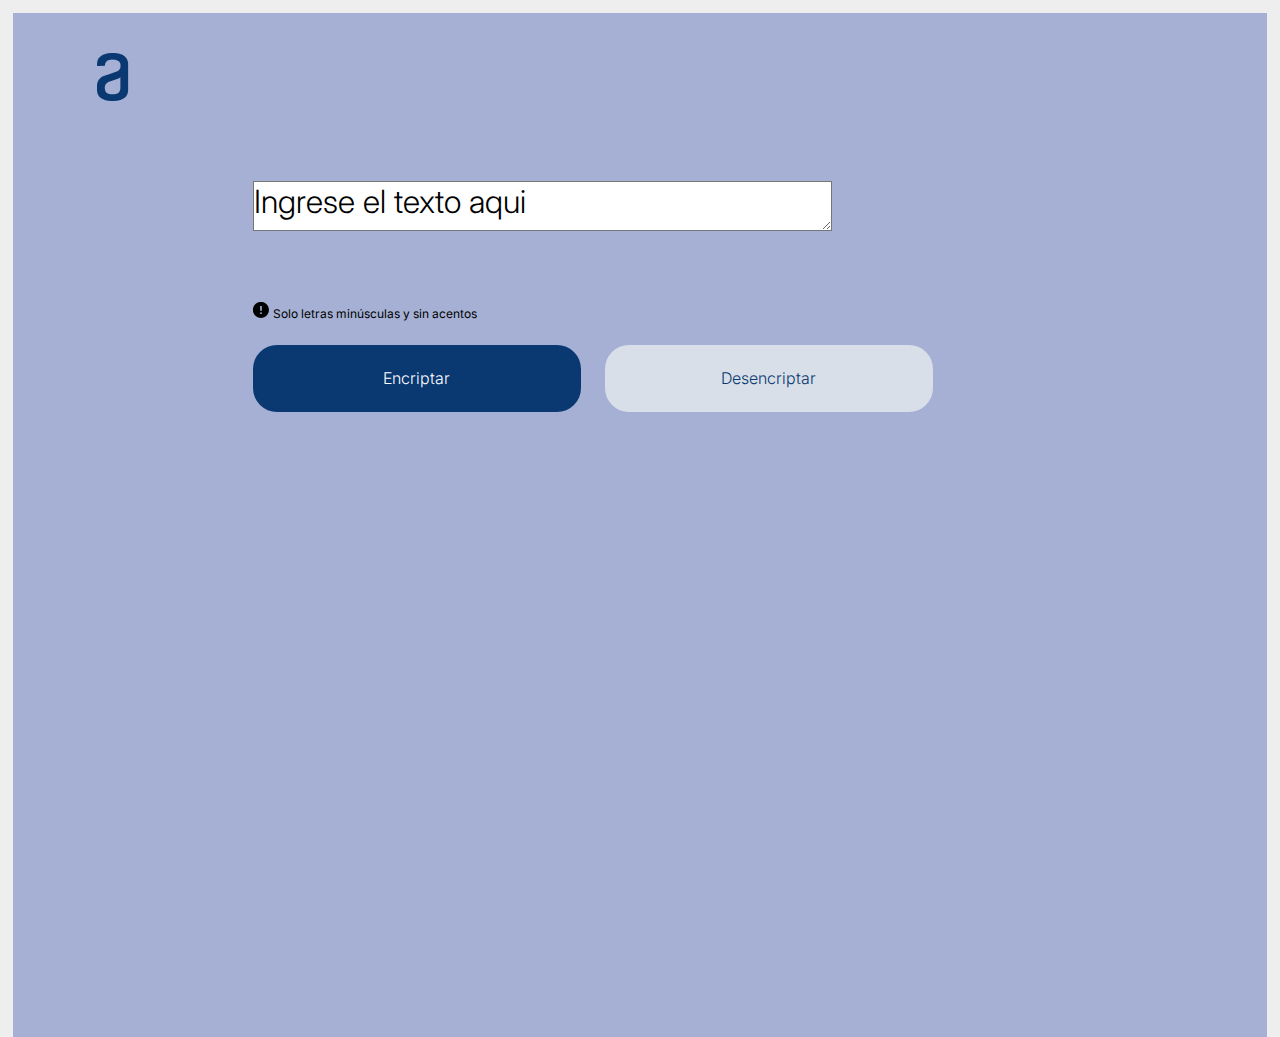
==== index.html @ 0a19dbf8 "seccion : se carga ellogo,textarea, advertencia y los botones" ====
<!DOCTYPE html>
<html lang="en">
<head>
    <meta charset="UTF-8">
    <meta name="viewport" content="width=device-width, initial-scale=1.0">
    <title>Document</title>
    <link rel="stylesheet" href="style.css">
</head>
<body>
    <header></header>
    <main class="pantalla__main">
        <section class="escritorio__seccion">

            <img class="logo" src="img/Logo.png">
            <textarea class="textoIngresado">Ingrese el texto aqui</textarea>
            <div class="advertencia">
                <img class="advertenciaImg" src="img/exclamation.png">
                <p class="advertenciaTex">Solo letras minúsculas y sin acentos</p>
            </div>
            <div class="botonesEncri">
                 <a class="botonAccionOn">Encriptar</a>
                 <a class="botonAccionOff">Desencriptar</a>
            </div>

        </section>


        
    </main>   
    <footer></footer>
</body>
</html>
---- style.css ----
@import url('https://fonts.googleapis.com/css2?family=Krona+One&family=Montserrat:ital,wght@0,100..900;1,100..900&display=swap');
@import url('https://fonts.googleapis.com/css2?family=Inter:wght@100..900&display=swap');

*{
    padding: 0%;
    margin: 0%;
}
body{
    background-color: #e5e5e5a4;
    color: #000000;
    height: 100vh;
    box-sizing: border-box;

}
.pantalla__main{
    display: flex;
    align-items: center; 
    margin: 1%;
    justify-content: space-between; 
      
    
}
.escritorio__seccion{
    display: flex;
    flex-direction: column;
    background-color:#a6b0d4;  
    width:1440px; 
    height:1024px;
}
/*@@@@@@@@@@@@@@@@@@@@@@@@@@@@@@@@@@@@@@@@*/
.logo{
    width: 120px;
    height: 48px;    
    margin-left: 40px;  
    margin-top: 40px;
}
/*&&&&&&&&&&&&&&&&&&&&&&&&&&&&&&&&&&&&&&&&&*/
.textoIngresado{
    width: 577px;
    height: 48px;
    font-size: 32px;
    font-weight: 300; 
    font-family: "Inter", sans-serif;
    background-color: #ffffff;
    color: #000000; 
    margin-left: 240px;  
    margin-top: 80px;
}
/*@@@@@@@@@@@@@@@@@@@@@@@@@@@@@@@@@@@@@@@@*/
.advertencia{
    display: inline-block;
    width: 229px;
    height: 18px;
    align-items: stretch;
    margin-left: 240px;
    margin-top: 71px;/**/

}
.advertenciaImg{
    display: inline-block;
    width: 16px;
    height: 16px;

}
.advertenciaTex{
    display: inline-block;
    font-size: 12px;   
    font-weight: 400;
    font-family: "Inter", sans-serif;

}
/*@@@@@@@@@@@@@@@@@@@@@@@@@@@@@@@@@@@@@@@@@@@@*/

.botonesEncri{
    display: flex;
    justify-content: space-between;
    width: 680px;
    height: 67px;
    margin-left: 240px;
    margin-top: 25px;
}
.botonAccionOn{
    width: 328px;
    border-radius: 24px; 
    gap: 24px;
    text-align: center; 
    background-color:#0A3871 ;
    color: #ffffff;
    font-size: 16px;
    font-family: "Inter", sans-serif;
    font-weight: 300;
    padding: 23.5px 0;
}
.botonAccionOff{
    width: 328px;
    border-radius: 24px; 
    text-align: center;
    gap: 16px; 
    background-color:#D8DFE8 ;
    color: #0A3871;
    font-size: 16px;
    font-family: "Inter", sans-serif;
    font-weight: 300;
    padding: 23.5px 0;
}
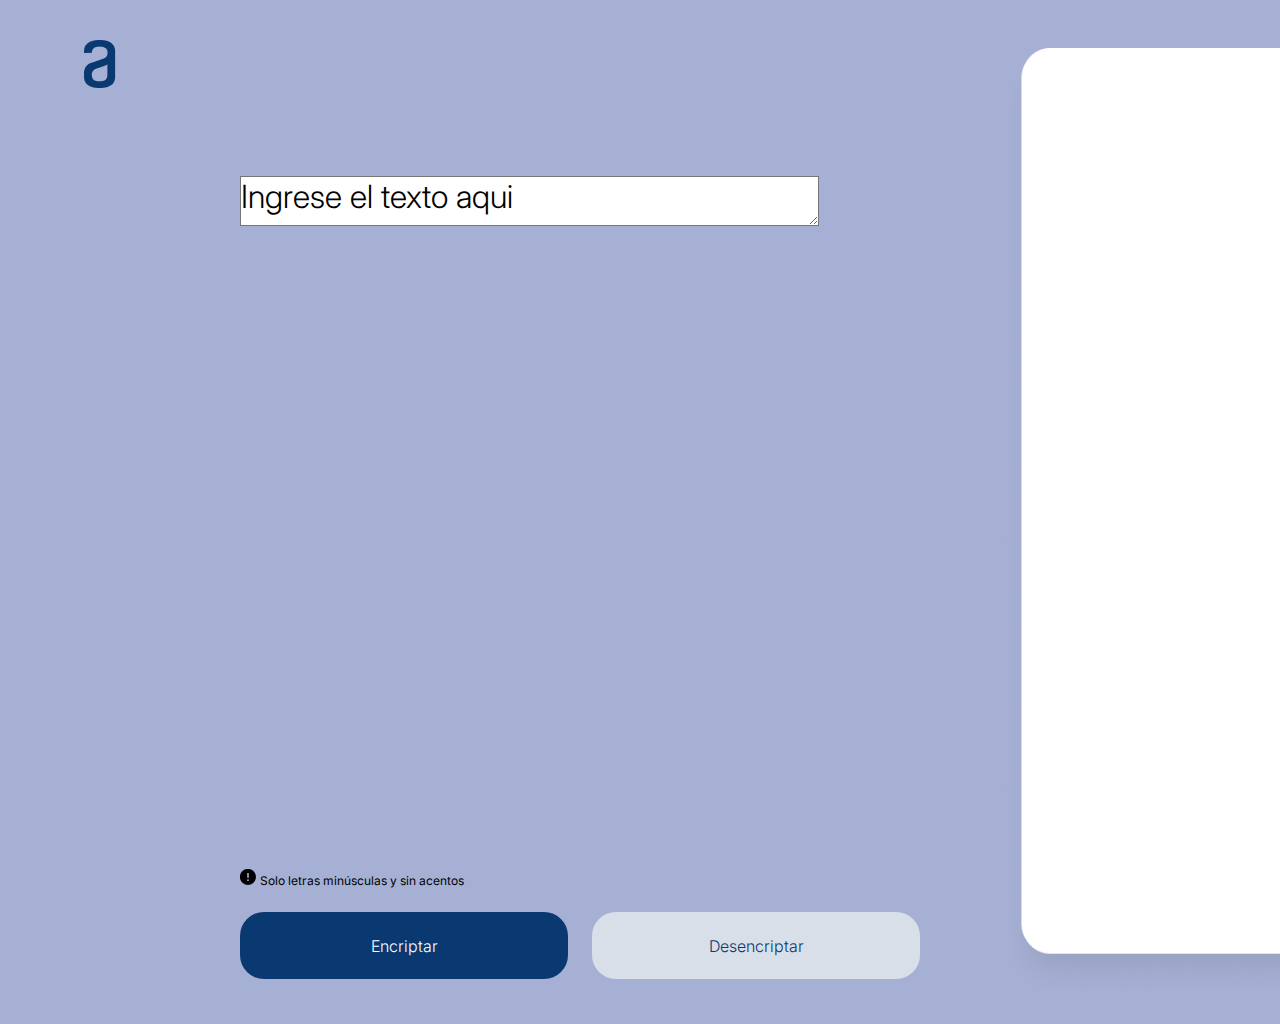
==== commit 7b316962: "img" ====
--- a/index.html
+++ b/index.html
@@ -12,6 +12,9 @@
         <section class="escritorio__seccion">
 
             <img class="logo" src="img/Logo.png">
+            <section>
+                <img class="rectangulo" src="img/Rectangle 1.png"> 
+            </section>
             <textarea class="textoIngresado">Ingrese el texto aqui</textarea>
             <div class="advertencia">
                 <img class="advertenciaImg" src="img/exclamation.png">
@@ -21,8 +24,17 @@
                  <a class="botonAccionOn">Encriptar</a>
                  <a class="botonAccionOff">Desencriptar</a>
             </div>
-
+       
         </section>
+        
+    
+        
+        <!--
+        <img class="muneco" src="img/Muñeco.png">
+        <div class="mensaje">
+            <p class="mensajeTitulo">Ningún mensaje fue encontrado</p>
+            <p class="mensajeParrafo">Ingresa el texto que desees encriptar o desencriptar.</p>
+        </div> -->
 
 
         
--- a/style.css
+++ b/style.css
@@ -15,10 +15,9 @@
 .pantalla__main{
     display: flex;
     align-items: center; 
-    margin: 1%;
-    justify-content: space-between; 
-      
-    
+    margin: 0%;
+    justify-content: space-between;      
+    gap: 80%;
 }
 .escritorio__seccion{
     display: flex;
@@ -44,7 +43,7 @@
     background-color: #ffffff;
     color: #000000; 
     margin-left: 240px;  
-    margin-top: 80px;
+    margin-top: -820px;
 }
 /*@@@@@@@@@@@@@@@@@@@@@@@@@@@@@@@@@@@@@@@@*/
 .advertencia{
@@ -53,7 +52,7 @@
     height: 18px;
     align-items: stretch;
     margin-left: 240px;
-    margin-top: 71px;/**/
+    margin-top:643px ;/*71px*/
 
 }
 .advertenciaImg{
@@ -102,4 +101,39 @@
     font-family: "Inter", sans-serif;
     font-weight: 300;
     padding: 23.5px 0;
+}
+/*@@@@@@@@@@@@@@@@@@@@@@@@@@@@@@@@@@@@@@@@@@*/
+.rectangulo{
+   color: antiquewhite;
+    width:400px;
+    height:944px;
+    border-radius: 32px;  
+    gap: 80px;
+     margin-left: 1000px;  
+      margin-top: -40px;   */
+}
+/*@@@@@@@@@@@@@@@@@@@@@@@@@@@@@@@@@@@@@@@@@@@@@@@@@@@*/
+.mensaje{
+    width: 336px;
+    height: 122px;  
+    gap: 16px;
+    text-align: center;
+    margin-left: 1032px;  
+    margin-top: 32px;
+     
+}
+
+.mensajeTitulo{
+    font-size: 24px;
+    font-family: "Inter", sans-serif;
+    font-weight: 500;
+    color: #343A40; 
+     
+}
+.mensajeParrafo{
+    font-size: 16px;
+    font-family: "Inter", sans-serif;
+    font-weight: 400;
+    color: #495057;
+   
 }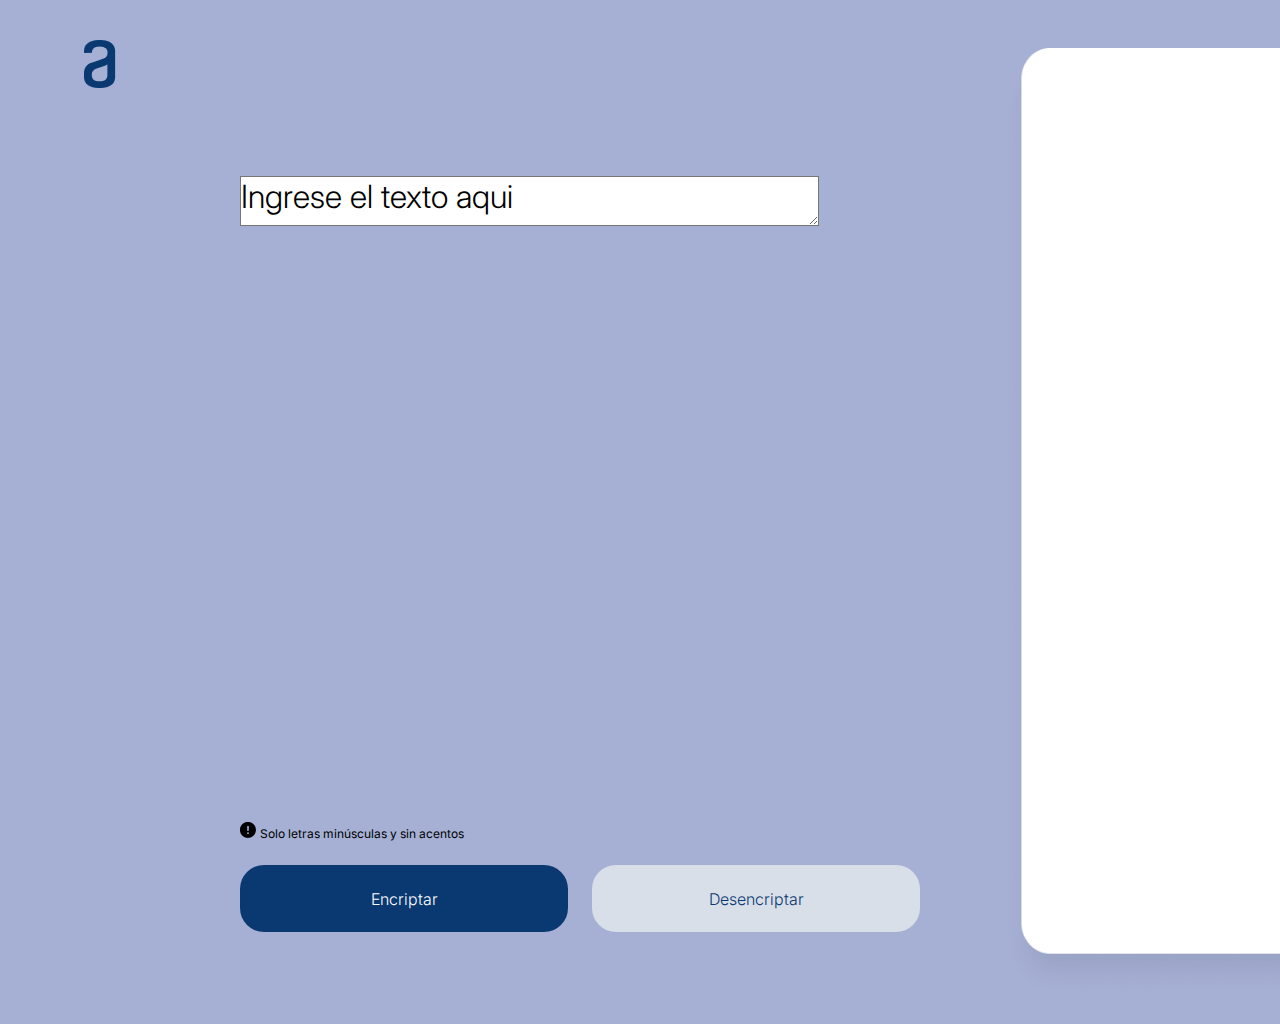
==== commit 7b5c47e9: "img rectangulo" ====
--- a/index.html
+++ b/index.html
@@ -12,7 +12,8 @@
         <section class="escritorio__seccion">
 
             <img class="logo" src="img/Logo.png">
-            <section>
+            
+        <section>
                 <img class="rectangulo" src="img/Rectangle 1.png"> 
             </section>
             <textarea class="textoIngresado">Ingrese el texto aqui</textarea>
--- a/style.css
+++ b/style.css
@@ -52,7 +52,7 @@
     height: 18px;
     align-items: stretch;
     margin-left: 240px;
-    margin-top:643px ;/*71px*/
+    margin-top:596px ;/*71px*/
 
 }
 .advertenciaImg{
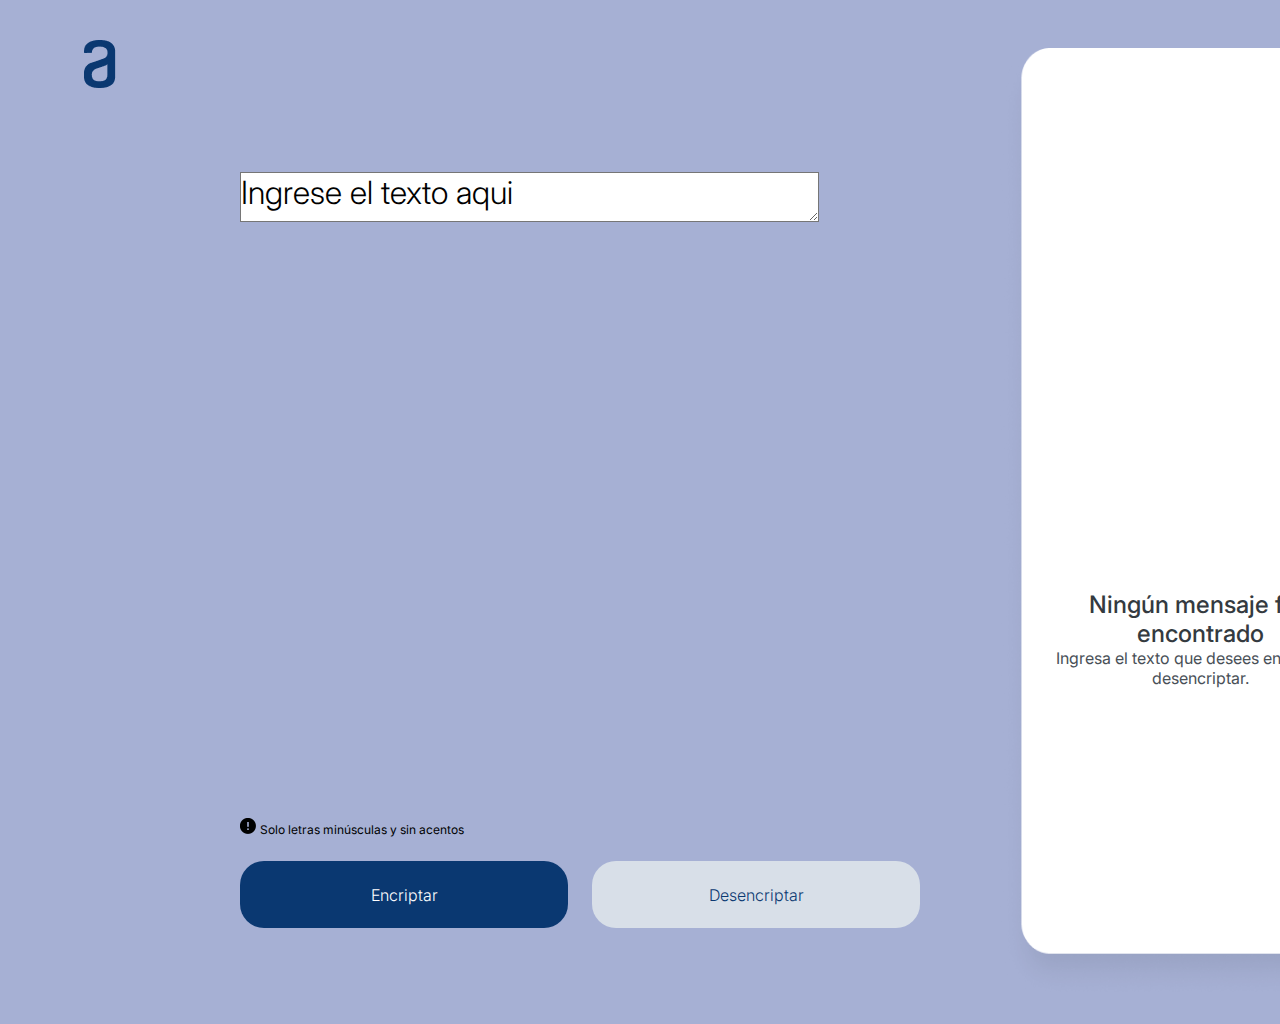
==== commit f07c3f18: "se agrego el mensaje enel sector-rectangulo" ====
--- a/index.html
+++ b/index.html
@@ -13,9 +13,14 @@
 
             <img class="logo" src="img/Logo.png">
             
-        <section>
-                <img class="rectangulo" src="img/Rectangle 1.png"> 
-            </section>
+        <section class="seccion_rectangulo">
+            <img class="rectangulo" src="img/Rectangle 1.png"> 
+            
+            <div class="mensaje">
+                <p class="mensajeTitulo">Ningún mensaje fue encontrado</p>
+                <p class="mensajeParrafo">Ingresa el texto que desees encriptar o desencriptar.</p>
+            </div>
+        </section>
             <textarea class="textoIngresado">Ingrese el texto aqui</textarea>
             <div class="advertencia">
                 <img class="advertenciaImg" src="img/exclamation.png">
@@ -27,17 +32,10 @@
             </div>
        
         </section>
-        
-    
-        
+            
         <!--
         <img class="muneco" src="img/Muñeco.png">
-        <div class="mensaje">
-            <p class="mensajeTitulo">Ningún mensaje fue encontrado</p>
-            <p class="mensajeParrafo">Ingresa el texto que desees encriptar o desencriptar.</p>
-        </div> -->
-
-
+       -->
         
     </main>   
     <footer></footer>
--- a/style.css
+++ b/style.css
@@ -43,7 +43,7 @@
     background-color: #ffffff;
     color: #000000; 
     margin-left: 240px;  
-    margin-top: -820px;
+    margin-top: -540px;/*520*/
 }
 /*@@@@@@@@@@@@@@@@@@@@@@@@@@@@@@@@@@@@@@@@*/
 .advertencia{
@@ -103,14 +103,19 @@
     padding: 23.5px 0;
 }
 /*@@@@@@@@@@@@@@@@@@@@@@@@@@@@@@@@@@@@@@@@@@*/
+.seccion_rectangulo{
+    display: flex;
+    flex-direction: column;
+    background-color:#a6b0d4;
+}
 .rectangulo{
    color: antiquewhite;
     width:400px;
     height:944px;
     border-radius: 32px;  
     gap: 80px;
-     margin-left: 1000px;  
-      margin-top: -40px;   */
+    margin-left: 1000px;  
+    margin-top: -40px;  
 }
 /*@@@@@@@@@@@@@@@@@@@@@@@@@@@@@@@@@@@@@@@@@@@@@@@@@@@*/
 .mensaje{
@@ -119,7 +124,7 @@
     gap: 16px;
     text-align: center;
     margin-left: 1032px;  
-    margin-top: 32px;
+    margin-top: -402px;/*32*/
      
 }
 
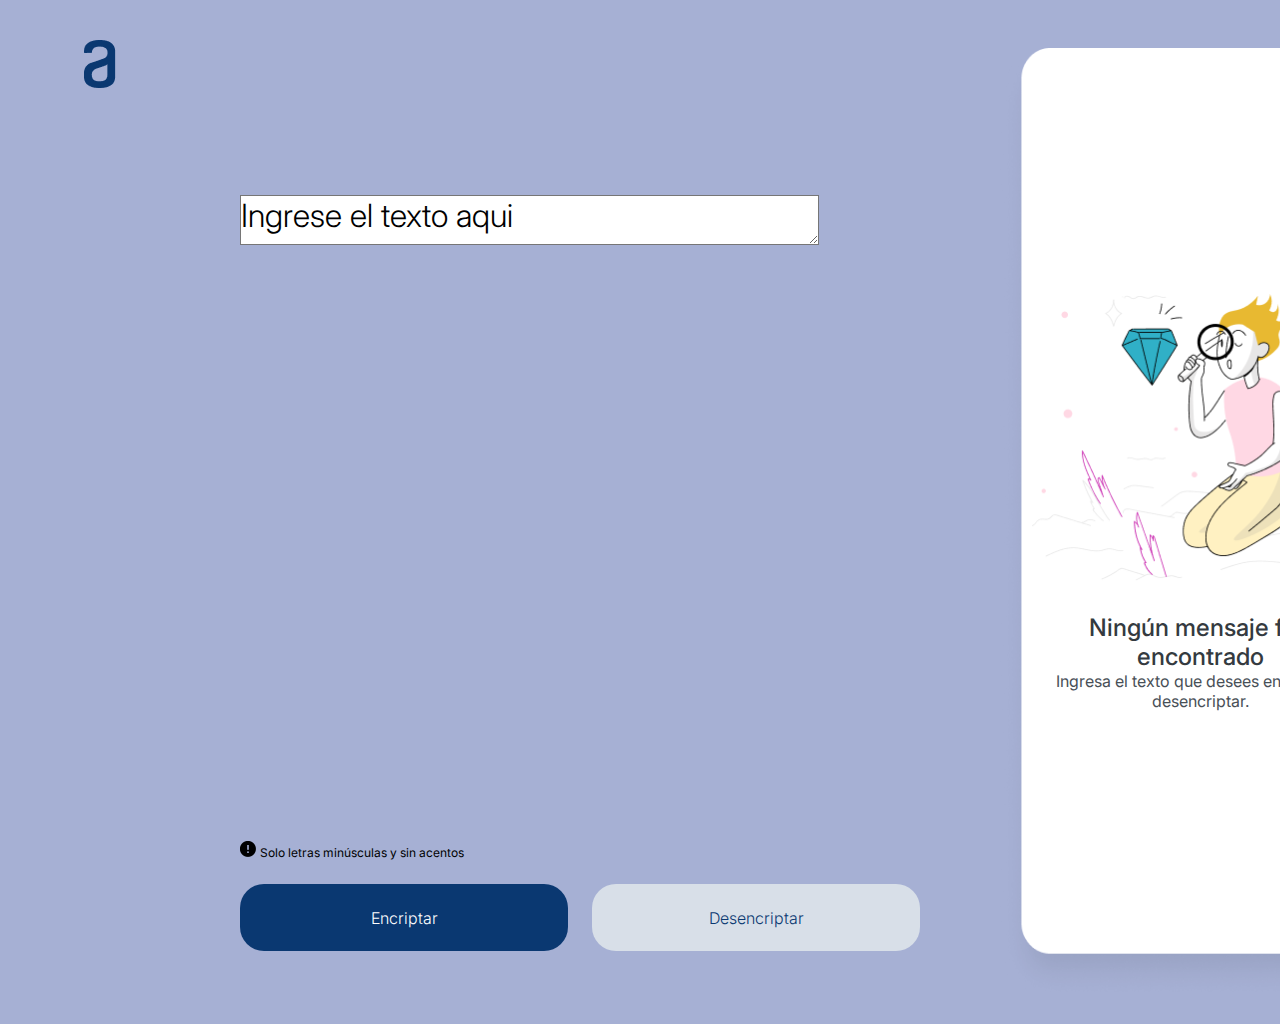
==== commit f43a9ad8: "se ingrese el muñeco y seacomodo el codigo" ====
--- a/index.html
+++ b/index.html
@@ -14,30 +14,33 @@
             <img class="logo" src="img/Logo.png">
             
         <section class="seccion_rectangulo">
+
             <img class="rectangulo" src="img/Rectangle 1.png"> 
-            
+            <img class="muneco" src="img/Muñeco.png">
+
             <div class="mensaje">
                 <p class="mensajeTitulo">Ningún mensaje fue encontrado</p>
                 <p class="mensajeParrafo">Ingresa el texto que desees encriptar o desencriptar.</p>
             </div>
+
         </section>
+
             <textarea class="textoIngresado">Ingrese el texto aqui</textarea>
+            
             <div class="advertencia">
                 <img class="advertenciaImg" src="img/exclamation.png">
                 <p class="advertenciaTex">Solo letras minúsculas y sin acentos</p>
             </div>
+
             <div class="botonesEncri">
                  <a class="botonAccionOn">Encriptar</a>
                  <a class="botonAccionOff">Desencriptar</a>
             </div>
-       
-        </section>
-            
-        <!--
-        <img class="muneco" src="img/Muñeco.png">
-       -->
-        
-    </main>   
+
+        </section> 
+
+    </main>  
+     
     <footer></footer>
 </body>
 </html>--- a/style.css
+++ b/style.css
@@ -33,6 +33,56 @@
     margin-left: 40px;  
     margin-top: 40px;
 }
+/*@@@@@@@@@@@@@@@@@@@@@@@@@@@@@@@@@@@@@@@@@@*/
+.seccion_rectangulo{
+    display: flex;
+    flex-direction: column;
+    background-color:#a6b0d4;
+}
+.rectangulo{
+   color: antiquewhite;
+    width:400px;
+    height:944px;
+    border-radius: 32px;  
+    gap: 80px;
+    margin-left: 1000px;  
+    margin-top: -40px;  
+}
+/*&&&&&&&&&&&&&&&&&&&&&&&&&&&&&&&&&&&&&&&&&&&&*/
+.muneco{
+    width: 336px;
+    height: 304px;
+    margin-left: 1032px;  
+    margin-top: -715px;/*115*/
+       
+}
+/*@@@@@@@@@@@@@@@@@@@@@@@@@@@@@@@@@@@@@@@@@@@@@@@@@@@*/
+
+.mensaje{
+    width: 336px;
+    height: 122px;  
+    gap: 16px;
+    text-align: center;
+    margin-left: 1032px;  
+    margin-top: 32px;/*32*/
+     
+}
+
+.mensajeTitulo{
+    font-size: 24px;
+    font-family: "Inter", sans-serif;
+    font-weight: 500;
+    color: #343A40; 
+     
+}
+.mensajeParrafo{
+    font-size: 16px;
+    font-family: "Inter", sans-serif;
+    font-weight: 400;
+    color: #495057;
+   
+}
+
 /*&&&&&&&&&&&&&&&&&&&&&&&&&&&&&&&&&&&&&&&&&*/
 .textoIngresado{
     width: 577px;
@@ -101,44 +151,4 @@
     font-family: "Inter", sans-serif;
     font-weight: 300;
     padding: 23.5px 0;
-}
-/*@@@@@@@@@@@@@@@@@@@@@@@@@@@@@@@@@@@@@@@@@@*/
-.seccion_rectangulo{
-    display: flex;
-    flex-direction: column;
-    background-color:#a6b0d4;
-}
-.rectangulo{
-   color: antiquewhite;
-    width:400px;
-    height:944px;
-    border-radius: 32px;  
-    gap: 80px;
-    margin-left: 1000px;  
-    margin-top: -40px;  
-}
-/*@@@@@@@@@@@@@@@@@@@@@@@@@@@@@@@@@@@@@@@@@@@@@@@@@@@*/
-.mensaje{
-    width: 336px;
-    height: 122px;  
-    gap: 16px;
-    text-align: center;
-    margin-left: 1032px;  
-    margin-top: -402px;/*32*/
-     
-}
-
-.mensajeTitulo{
-    font-size: 24px;
-    font-family: "Inter", sans-serif;
-    font-weight: 500;
-    color: #343A40; 
-     
-}
-.mensajeParrafo{
-    font-size: 16px;
-    font-family: "Inter", sans-serif;
-    font-weight: 400;
-    color: #495057;
-   
 }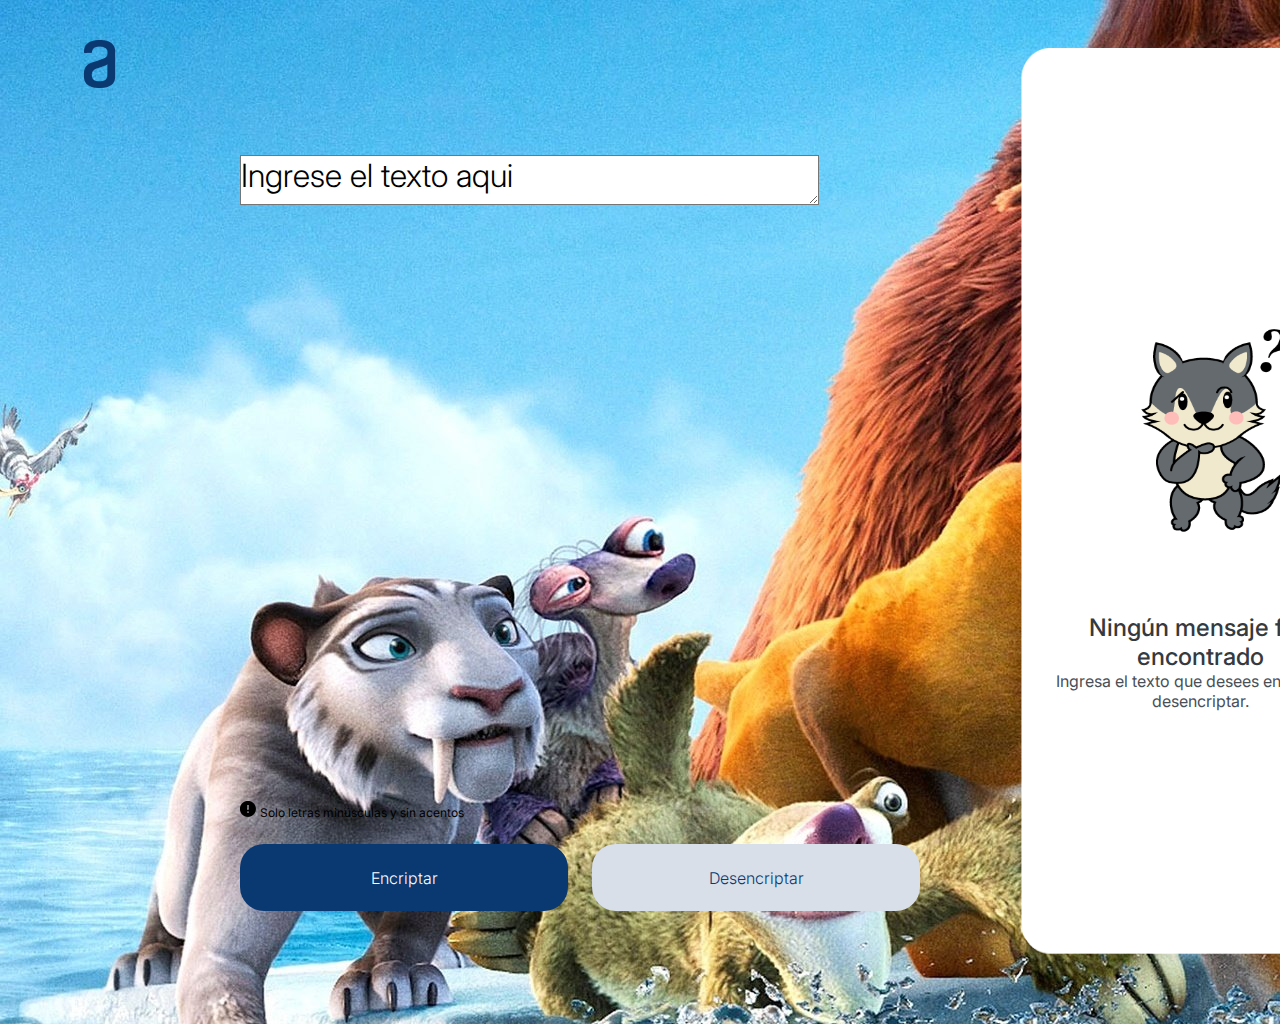
==== commit c47080a1: "se guardaron img, se modifico el fondo de escritorio y se cambio el muñeco" ====
--- a/index.html
+++ b/index.html
@@ -3,7 +3,7 @@
 <head>
     <meta charset="UTF-8">
     <meta name="viewport" content="width=device-width, initial-scale=1.0">
-    <title>Document</title>
+    <title>Encriptador de texto</title>
     <link rel="stylesheet" href="style.css">
 </head>
 <body>
@@ -16,7 +16,7 @@
         <section class="seccion_rectangulo">
 
             <img class="rectangulo" src="img/Rectangle 1.png"> 
-            <img class="muneco" src="img/Muñeco.png">
+            <img class="muneco" src="img/loboGuia.png">
 
             <div class="mensaje">
                 <p class="mensajeTitulo">Ningún mensaje fue encontrado</p>
--- a/style.css
+++ b/style.css
@@ -22,8 +22,8 @@
 .escritorio__seccion{
     display: flex;
     flex-direction: column;
-    background-color:#a6b0d4;  
-    width:1440px; 
+    /*background-color:#a6b0d4; */
+    background-image: url("img/bestias-de-la-edad-de-hielo-4.jpg");
     height:1024px;
 }
 /*@@@@@@@@@@@@@@@@@@@@@@@@@@@@@@@@@@@@@@@@*/
@@ -37,7 +37,7 @@
 .seccion_rectangulo{
     display: flex;
     flex-direction: column;
-    background-color:#a6b0d4;
+   
 }
 .rectangulo{
    color: antiquewhite;
@@ -93,7 +93,7 @@
     background-color: #ffffff;
     color: #000000; 
     margin-left: 240px;  
-    margin-top: -540px;/*520*/
+    margin-top: -580px;/*520*/
 }
 /*@@@@@@@@@@@@@@@@@@@@@@@@@@@@@@@@@@@@@@@@*/
 .advertencia{
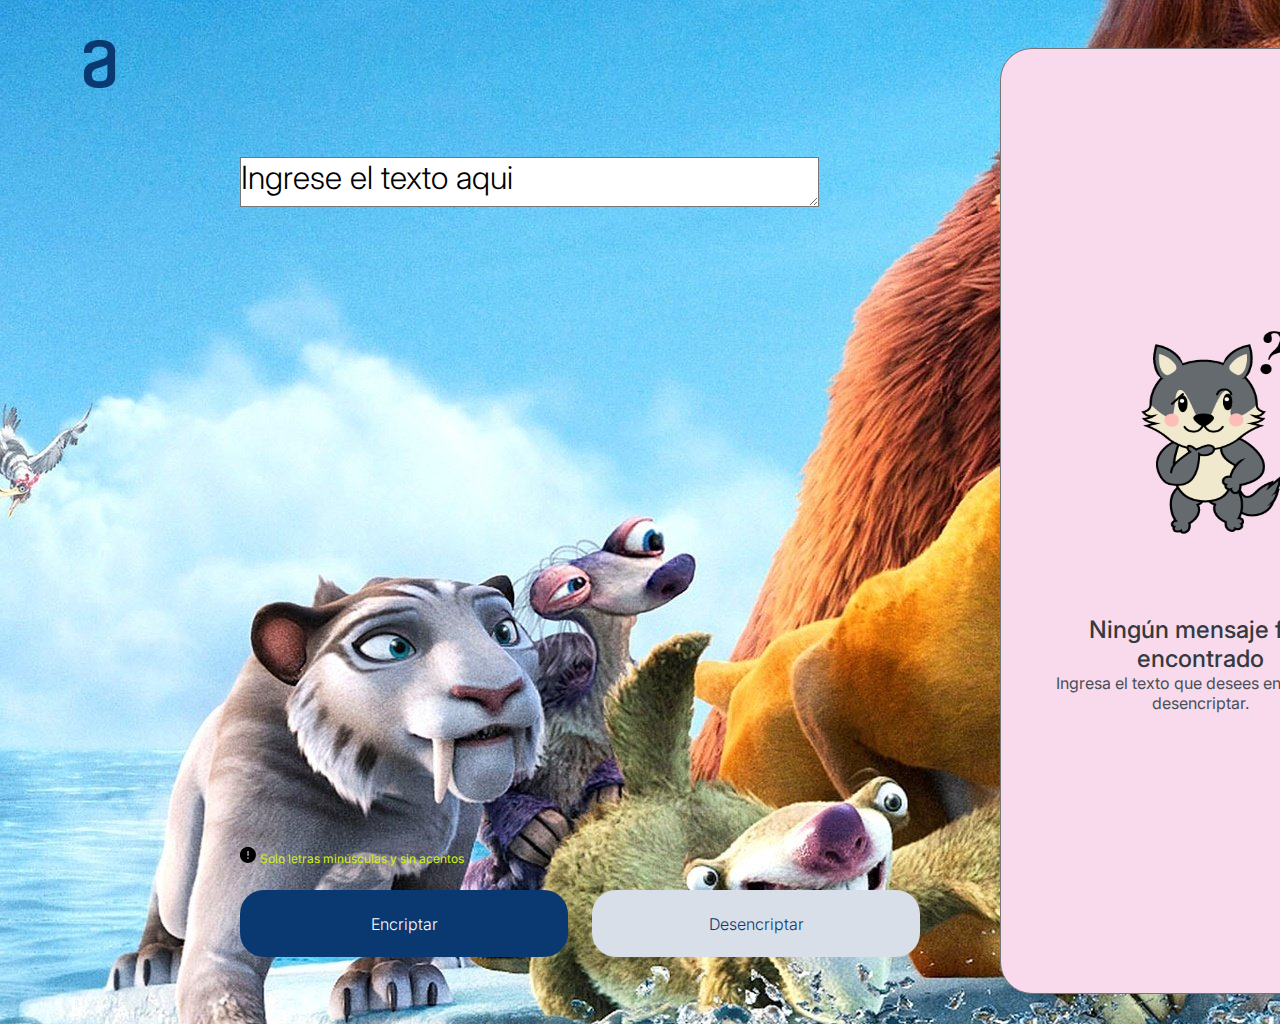
==== commit 313af25d: "-" ====
--- a/index.html
+++ b/index.html
@@ -15,7 +15,7 @@
             
         <section class="seccion_rectangulo">
 
-            <img class="rectangulo" src="img/Rectangle 1.png"> 
+            <textarea class="rectangulo" src="img/Rectangle 1.png"> </textarea>
             <img class="muneco" src="img/loboGuia.png">
 
             <div class="mensaje">
--- a/style.css
+++ b/style.css
@@ -24,7 +24,9 @@
     flex-direction: column;
     /*background-color:#a6b0d4; */
     background-image: url("img/bestias-de-la-edad-de-hielo-4.jpg");
+    width:1440px; 
     height:1024px;
+
 }
 /*@@@@@@@@@@@@@@@@@@@@@@@@@@@@@@@@@@@@@@@@*/
 .logo{
@@ -40,13 +42,25 @@
    
 }
 .rectangulo{
-   color: antiquewhite;
+   background-color:  rgb(248, 218, 236);
     width:400px;
     height:944px;
     border-radius: 32px;  
     gap: 80px;
     margin-left: 1000px;  
     margin-top: -40px;  
+}
+.rec_peque{
+    color: antiquewhite;
+    width:336px;
+    height:781px;
+    margin-left: 1032px;  
+    margin-top: -908px; 
+    font-size: 24px;
+    font-weight: 400; 
+    font-family: "Inter", sans-serif;
+    background-color: #ffffff;
+    color: #000000; 
 }
 /*&&&&&&&&&&&&&&&&&&&&&&&&&&&&&&&&&&&&&&&&&&&&*/
 .muneco{
@@ -95,6 +109,18 @@
     margin-left: 240px;  
     margin-top: -580px;/*520*/
 }
+/*&&&&&&&&&&&&&&&&&&&&&&&&&&&&&&&&&&&&&&&&&*/
+.textoIngresadoAbout{
+    width: 680px;
+    height: 288px;
+    font-size: 32px;
+    font-weight: 400; 
+    font-family: "Inter", sans-serif;
+    background-color: #ffffff;
+    color: #000000; 
+    margin-left: 240px;  
+    margin-top: -700px;/*-580*/
+}
 /*@@@@@@@@@@@@@@@@@@@@@@@@@@@@@@@@@@@@@@@@*/
 .advertencia{
     display: inline-block;
@@ -102,9 +128,18 @@
     height: 18px;
     align-items: stretch;
     margin-left: 240px;
-    margin-top:596px ;/*71px*/
+    margin-top:640px ;/*71px  596*/
 
 }
+.advertencia_about{
+    display: inline-block;
+    width: 229px;
+    height: 18px;
+    align-items: stretch;
+    margin-left: 240px;
+    margin-top:389px ;/*71px 389*/
+}
+
 .advertenciaImg{
     display: inline-block;
     width: 16px;
@@ -116,7 +151,7 @@
     font-size: 12px;   
     font-weight: 400;
     font-family: "Inter", sans-serif;
-
+    color: hsl(69, 90%, 50%);
 }
 /*@@@@@@@@@@@@@@@@@@@@@@@@@@@@@@@@@@@@@@@@@@@@*/
 
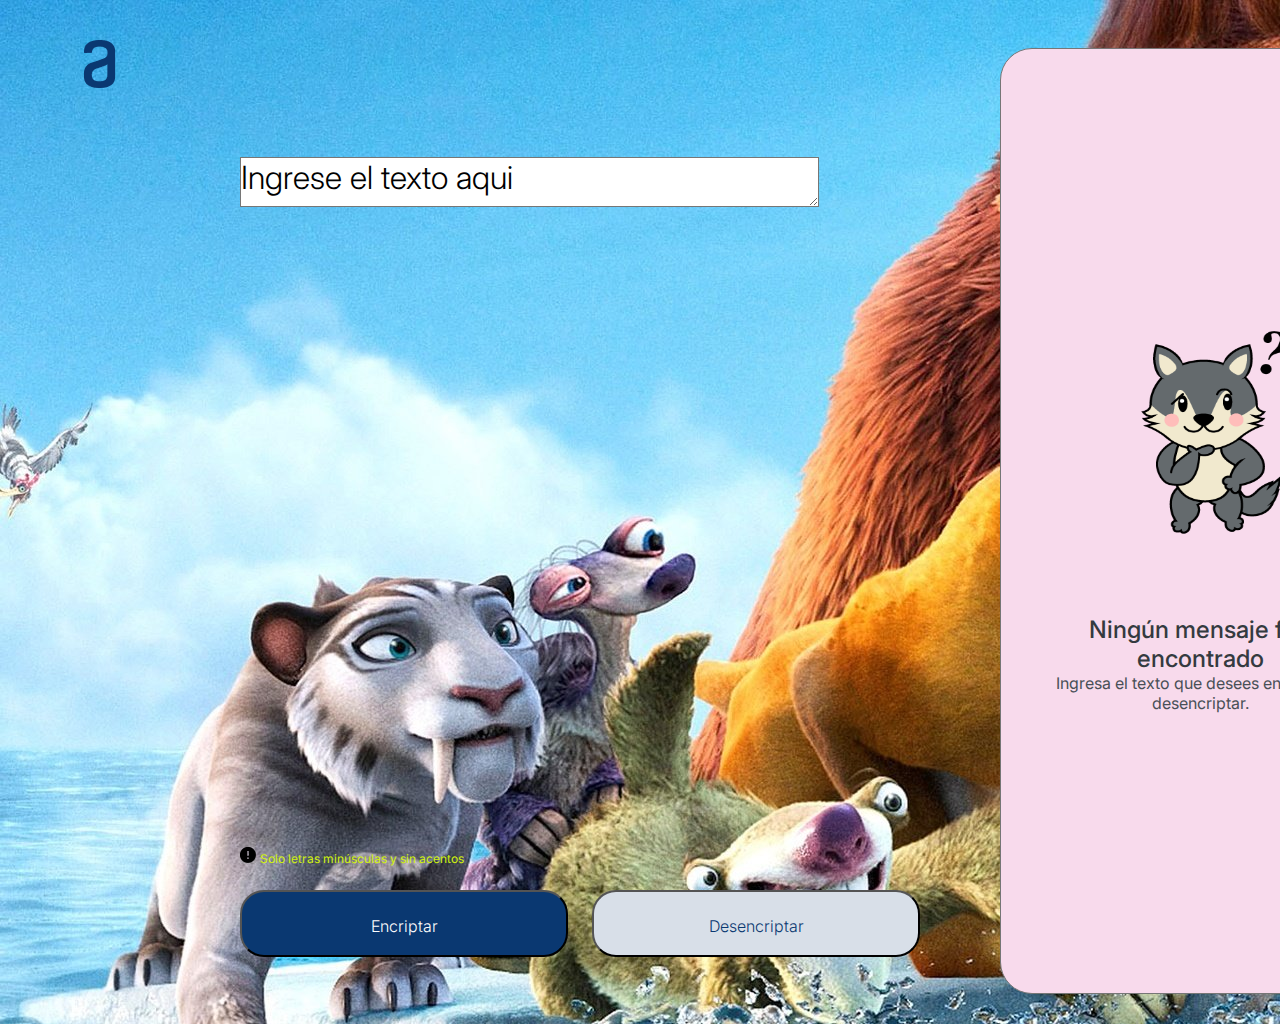
==== commit 6a656b3a: "botones" ====
--- a/index.html
+++ b/index.html
@@ -33,8 +33,8 @@
             </div>
 
             <div class="botonesEncri">
-                 <a class="botonAccionOn">Encriptar</a>
-                 <a class="botonAccionOff">Desencriptar</a>
+                 <button class="botonAccionOn">Encriptar</button>
+                 <button class="botonAccionOff">Desencriptar</button>
             </div>
 
         </section> 
--- a/style.css
+++ b/style.css
@@ -1,13 +1,27 @@
 @import url('https://fonts.googleapis.com/css2?family=Krona+One&family=Montserrat:ital,wght@0,100..900;1,100..900&display=swap');
 @import url('https://fonts.googleapis.com/css2?family=Inter:wght@100..900&display=swap');
+
+:root{
+    --color-primario:#000000;
+    --color-secundario:#ffffff;
+    --color-terciario: #0A3871;
+    --color-titulo:#343A40;
+    --color-parrafo:#495057;
+    --color-botonOff:#D8DFE8;
+    --color-texarea:rgb(248, 218, 236);
+    --color-texPeque: antiquewhite;
+    --color-advertencia:hsl(69, 90%, 50%);
+
+    --fuente-Inter:"Inter", sans-serif;
+}
 
 *{
     padding: 0%;
     margin: 0%;
 }
 body{
-    background-color: #e5e5e5a4;
-    color: #000000;
+    background-color: var(--color-secundario);
+    color:var(--color-primario);
     height: 100vh;
     box-sizing: border-box;
 
@@ -15,8 +29,9 @@
 .pantalla__main{
     display: flex;
     align-items: center; 
+    justify-content: space-between;   
     margin: 0%;
-    justify-content: space-between;      
+       
     gap: 80%;
 }
 .escritorio__seccion{
@@ -34,6 +49,7 @@
     height: 48px;    
     margin-left: 40px;  
     margin-top: 40px;
+
 }
 /*@@@@@@@@@@@@@@@@@@@@@@@@@@@@@@@@@@@@@@@@@@*/
 .seccion_rectangulo{
@@ -42,25 +58,26 @@
    
 }
 .rectangulo{
-   background-color:  rgb(248, 218, 236);
+   background-color:  var(--color-texarea);
     width:400px;
     height:944px;
     border-radius: 32px;  
     gap: 80px;
     margin-left: 1000px;  
     margin-top: -40px;  
+
 }
 .rec_peque{
-    color: antiquewhite;
+    color: var(--color-texPeque);
     width:336px;
     height:781px;
     margin-left: 1032px;  
     margin-top: -908px; 
     font-size: 24px;
     font-weight: 400; 
-    font-family: "Inter", sans-serif;
-    background-color: #ffffff;
-    color: #000000; 
+    font-family:var(--fuente-Inter);
+    background-color:var(--color-secundario);
+    color: var(--color-primario); 
 }
 /*&&&&&&&&&&&&&&&&&&&&&&&&&&&&&&&&&&&&&&&&&&&&*/
 .muneco{
@@ -84,16 +101,16 @@
 
 .mensajeTitulo{
     font-size: 24px;
-    font-family: "Inter", sans-serif;
+    font-family: var(--fuente-Inter);
     font-weight: 500;
-    color: #343A40; 
+    color: var(--color-titulo); 
      
 }
 .mensajeParrafo{
     font-size: 16px;
-    font-family: "Inter", sans-serif;
+    font-family: var(--fuente-Inter);
     font-weight: 400;
-    color: #495057;
+    color: var(--color-parrafo);
    
 }
 
@@ -103,9 +120,9 @@
     height: 48px;
     font-size: 32px;
     font-weight: 300; 
-    font-family: "Inter", sans-serif;
-    background-color: #ffffff;
-    color: #000000; 
+    font-family: var(--fuente-Inter);
+    background-color:var(--color-secundario);
+    color:var(--color-primario); 
     margin-left: 240px;  
     margin-top: -580px;/*520*/
 }
@@ -115,9 +132,9 @@
     height: 288px;
     font-size: 32px;
     font-weight: 400; 
-    font-family: "Inter", sans-serif;
-    background-color: #ffffff;
-    color: #000000; 
+    font-family: var(--fuente-Inter);
+    background-color:var(--color-secundario);
+    color: var(--color-primario); 
     margin-left: 240px;  
     margin-top: -700px;/*-580*/
 }
@@ -150,8 +167,8 @@
     display: inline-block;
     font-size: 12px;   
     font-weight: 400;
-    font-family: "Inter", sans-serif;
-    color: hsl(69, 90%, 50%);
+    font-family: var(--fuente-Inter);
+    color: var(--color-advertencia);
 }
 /*@@@@@@@@@@@@@@@@@@@@@@@@@@@@@@@@@@@@@@@@@@@@*/
 
@@ -168,10 +185,10 @@
     border-radius: 24px; 
     gap: 24px;
     text-align: center; 
-    background-color:#0A3871 ;
-    color: #ffffff;
-    font-size: 16px;
-    font-family: "Inter", sans-serif;
+    background-color:var(--color-terciario) ;
+    color: var(--color-secundario);
+    font-size: 16px;
+    font-family: var(--fuente-Inter);
     font-weight: 300;
     padding: 23.5px 0;
 }
@@ -179,11 +196,26 @@
     width: 328px;
     border-radius: 24px; 
     text-align: center;
-    gap: 16px; 
-    background-color:#D8DFE8 ;
-    color: #0A3871;
-    font-size: 16px;
-    font-family: "Inter", sans-serif;
+    background-color:var(--color-botonOff) ;
+    color:var(--color-terciario);
+    font-size: 16px;
+    font-family: var(--fuente-Inter);
     font-weight: 300;
     padding: 23.5px 0;
-}+}
+
+.botonAccionCopi{
+    width: 336px;
+    border-radius: 24px; 
+    gap: 40px;
+    text-align: center; 
+    background-color:var(--color-terciario) ;
+    color: var(--color-secundario);
+    font-size: 16px;
+    font-family: var(--fuente-Inter);
+    font-weight: 300;
+    padding: 23.5px 0;
+    margin-left: 1032px;
+    margin-top: -67px;       
+
+}
